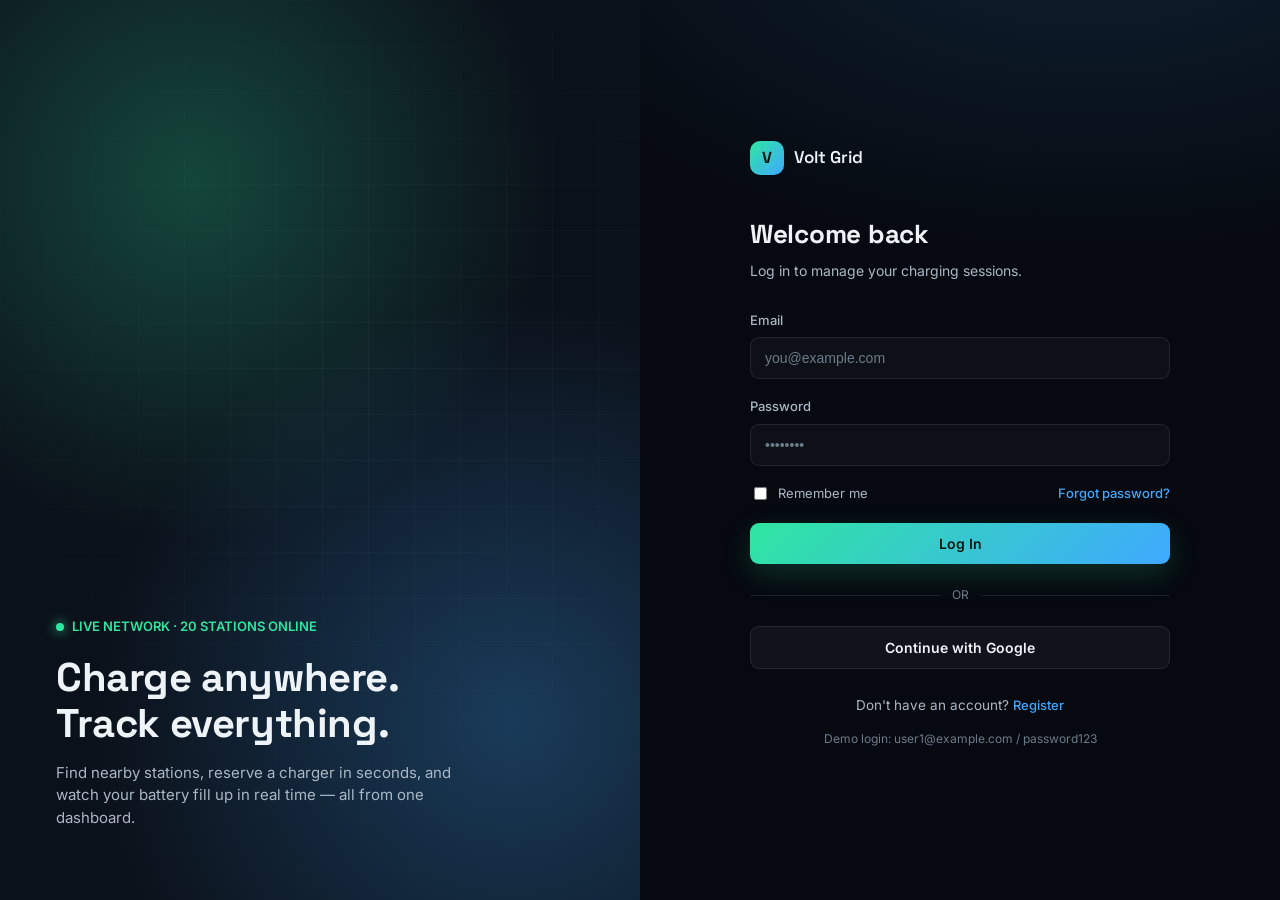
==== frontend/pages/charging-status.html @ 10a07f8c "Refactor project structure and update frontend assets" ====
<!DOCTYPE html>
<html lang="en">
<head>
<meta charset="UTF-8" />
<title>Charging Status — Volt Grid</title>
<meta name="viewport" content="width=device-width, initial-scale=1.0" />
<link rel="stylesheet" href="../assets/css/style.css" />
</head>
<body>

<div class="app-shell">
  <div id="sidebar-root"></div>

  <main class="main-area">
    <div class="topbar">
      <div>
        <button class="menu-toggle" id="menu-toggle">☰</button>
        <div class="page-title">Charging Status</div>
        <div class="page-sub"><span class="live-dot" id="live-dot"></span> <span id="status-label">Checking session...</span></div>
      </div>
    </div>

    <div id="charging-content">
      <div class="empty-state">Loading...</div>
    </div>
  </main>
</div>

<script src="../assets/js/config.js"></script>
<script src="../assets/js/api.js"></script>
<script src="../assets/js/auth.js"></script>
<script src="../assets/js/charging.js"></script>
</body>
</html>
---- frontend/assets/css/style.css ----
/* =========================================================
   EV Charging Network — Design System
   Palette: near-black graphite base, electric green + blue accents
   Typography: Space Grotesk (display) + Inter (body)
   Signature element: the glowing "charge ring" used on the
   dashboard and charging-status pages.
   ========================================================= */

@import url('https://fonts.googleapis.com/css2?family=Space+Grotesk:wght@500;600;700&family=Inter:wght@400;500;600;700&display=swap');

:root {
  /* Palette */
  --bg-0: #06090f;
  --bg-1: #0b111a;
  --bg-2: #101925;
  --glass: rgba(255, 255, 255, 0.045);
  --glass-border: rgba(255, 255, 255, 0.09);
  --glass-strong: rgba(255, 255, 255, 0.08);

  --green: #2fe6a0;
  --green-dim: #1fa878;
  --blue: #3fa9ff;
  --blue-dim: #2b7fd6;
  --gradient-signature: linear-gradient(135deg, var(--green) 0%, var(--blue) 100%);

  --text-0: #eef3f7;
  --text-1: #aab8c5;
  --text-2: #6d7c8b;

  --danger: #ff5d6c;
  --warning: #ffb648;

  --radius-lg: 22px;
  --radius-md: 14px;
  --radius-sm: 9px;

  --shadow-deep: 0 20px 60px rgba(0, 0, 0, 0.45);
  --shadow-soft: 0 8px 24px rgba(0, 0, 0, 0.3);

  --font-display: "Space Grotesk", "Inter", sans-serif;
  --font-body: "Inter", -apple-system, BlinkMacSystemFont, "Segoe UI", sans-serif;
}

* {
  box-sizing: border-box;
}

html, body {
  margin: 0;
  padding: 0;
}

body {
  min-height: 100vh;
  background:
    radial-gradient(1100px 600px at 85% -10%, rgba(63, 169, 255, 0.14), transparent 60%),
    radial-gradient(900px 500px at -5% 10%, rgba(47, 230, 160, 0.10), transparent 55%),
    var(--bg-0);
  color: var(--text-0);
  font-family: var(--font-body);
  line-height: 1.5;
  -webkit-font-smoothing: antialiased;
}

h1, h2, h3, h4, .display {
  font-family: var(--font-display);
  letter-spacing: -0.01em;
  margin: 0;
}

a { color: inherit; text-decoration: none; }
button { font-family: inherit; }

::selection { background: rgba(47, 230, 160, 0.3); }

:focus-visible {
  outline: 2px solid var(--blue);
  outline-offset: 2px;
}

@media (prefers-reduced-motion: reduce) {
  * { animation-duration: 0.001ms !important; transition-duration: 0.001ms !important; }
}

/* ---------- Layout shells ---------- */

.auth-shell {
  min-height: 100vh;
  display: grid;
  grid-template-columns: 1fr 1fr;
}

@media (max-width: 900px) {
  .auth-shell { grid-template-columns: 1fr; }
  .auth-visual { display: none; }
}

.auth-visual {
  position: relative;
  overflow: hidden;
  background:
    radial-gradient(600px 600px at 30% 20%, rgba(47, 230, 160, 0.25), transparent 60%),
    radial-gradient(700px 700px at 80% 80%, rgba(63, 169, 255, 0.28), transparent 60%),
    var(--bg-1);
  display: flex;
  align-items: flex-end;
  padding: 56px;
}

.auth-visual .grid-lines {
  position: absolute;
  inset: 0;
  background-image:
    linear-gradient(rgba(255, 255, 255, 0.04) 1px, transparent 1px),
    linear-gradient(90deg, rgba(255, 255, 255, 0.04) 1px, transparent 1px);
  background-size: 46px 46px;
  mask-image: radial-gradient(circle at 60% 40%, black, transparent 75%);
}

.auth-visual .visual-copy {
  position: relative;
  z-index: 1;
  max-width: 420px;
}

.auth-visual .eyebrow {
  display: inline-flex;
  align-items: center;
  gap: 8px;
  font-size: 13px;
  color: var(--green);
  font-weight: 600;
  margin-bottom: 18px;
}

.auth-visual .eyebrow .dot {
  width: 8px; height: 8px; border-radius: 50%;
  background: var(--green);
  box-shadow: 0 0 12px var(--green);
}

.auth-visual h1 {
  font-size: 40px;
  line-height: 1.15;
  margin-bottom: 14px;
}

.auth-visual p {
  color: var(--text-1);
  font-size: 15px;
}

.auth-form-side {
  display: flex;
  align-items: center;
  justify-content: center;
  padding: 40px 24px;
}

.auth-card {
  width: 100%;
  max-width: 420px;
}

.auth-card .brand {
  display: flex;
  align-items: center;
  gap: 10px;
  margin-bottom: 40px;
}

.brand-mark {
  width: 34px; height: 34px;
  border-radius: 10px;
  background: var(--gradient-signature);
  display: flex; align-items: center; justify-content: center;
  font-weight: 700;
  color: #04120c;
  font-family: var(--font-display);
}

.brand-name {
  font-family: var(--font-display);
  font-weight: 600;
  font-size: 17px;
}

.auth-card h2 { font-size: 26px; margin-bottom: 6px; }
.auth-card .subtitle { color: var(--text-1); font-size: 14px; margin-bottom: 30px; }

/* ---------- App shell (authenticated pages) ---------- */

.app-shell {
  display: grid;
  grid-template-columns: 260px 1fr;
  min-height: 100vh;
}

@media (max-width: 900px) {
  .app-shell { grid-template-columns: 1fr; }
  .sidebar { display: none; }
  .sidebar.open { display: flex; position: fixed; z-index: 50; inset: 0 20% 0 0; }
}

.sidebar {
  background: var(--bg-1);
  border-right: 1px solid var(--glass-border);
  padding: 26px 18px;
  display: flex;
  flex-direction: column;
  gap: 6px;
  position: sticky;
  top: 0;
  height: 100vh;
}

.sidebar .brand {
  display: flex;
  align-items: center;
  gap: 10px;
  padding: 8px 10px 26px;
}

.nav-group { display: flex; flex-direction: column; gap: 2px; margin-top: 6px; }
.nav-section-label {
  font-size: 11px;
  text-transform: uppercase;
  letter-spacing: 0.08em;
  color: var(--text-2);
  padding: 14px 12px 6px;
}

.nav-link {
  display: flex;
  align-items: center;
  gap: 12px;
  padding: 11px 12px;
  border-radius: var(--radius-sm);
  color: var(--text-1);
  font-size: 14px;
  font-weight: 500;
  transition: background 0.15s ease, color 0.15s ease;
}

.nav-link:hover { background: var(--glass); color: var(--text-0); }

.nav-link.active {
  background: linear-gradient(90deg, rgba(47, 230, 160, 0.14), rgba(63, 169, 255, 0.08));
  color: var(--text-0);
  box-shadow: inset 0 0 0 1px rgba(47, 230, 160, 0.25);
}

.nav-link .icon { width: 18px; height: 18px; flex-shrink: 0; }

.sidebar-footer {
  margin-top: auto;
  padding-top: 14px;
  border-top: 1px solid var(--glass-border);
}

.main-area {
  min-width: 0;
  padding: 26px 34px 60px;
}

@media (max-width: 700px) {
  .main-area { padding: 18px 16px 50px; }
}

.topbar {
  display: flex;
  align-items: center;
  justify-content: space-between;
  gap: 16px;
  margin-bottom: 26px;
}

.topbar .page-title { font-size: 24px; }
.topbar .page-sub { color: var(--text-1); font-size: 14px; margin-top: 3px; }

.menu-toggle {
  display: none;
  background: var(--glass);
  border: 1px solid var(--glass-border);
  color: var(--text-0);
  padding: 8px 10px;
  border-radius: var(--radius-sm);
}
@media (max-width: 900px) { .menu-toggle { display: inline-flex; } }

/* ---------- Glass surfaces ---------- */

.glass-card {
  background: var(--glass);
  border: 1px solid var(--glass-border);
  border-radius: var(--radius-lg);
  backdrop-filter: blur(18px);
  -webkit-backdrop-filter: blur(18px);
  box-shadow: var(--shadow-soft);
  padding: 24px;
}

.glass-panel {
  background: linear-gradient(180deg, var(--glass-strong), transparent 140%);
  border: 1px solid var(--glass-border);
  border-radius: var(--radius-lg);
  padding: 22px;
}

.grid { display: grid; gap: 18px; }
.grid-2 { grid-template-columns: repeat(2, 1fr); }
.grid-3 { grid-template-columns: repeat(3, 1fr); }
.grid-4 { grid-template-columns: repeat(4, 1fr); }
@media (max-width: 1100px) { .grid-4 { grid-template-columns: repeat(2, 1fr); } .grid-3 { grid-template-columns: repeat(2, 1fr); } }
@media (max-width: 640px) { .grid-2, .grid-3, .grid-4 { grid-template-columns: 1fr; } }

/* ---------- Forms ---------- */

.field { margin-bottom: 18px; }
.field label {
  display: block;
  font-size: 13px;
  font-weight: 500;
  color: var(--text-1);
  margin-bottom: 7px;
}

.input, select.input, textarea.input {
  width: 100%;
  background: rgba(255, 255, 255, 0.03);
  border: 1px solid var(--glass-border);
  color: var(--text-0);
  padding: 12px 14px;
  border-radius: var(--radius-sm);
  font-size: 14px;
  transition: border-color 0.15s ease, background 0.15s ease;
}

.input::placeholder { color: var(--text-2); }
.input:focus { border-color: var(--blue); background: rgba(63, 169, 255, 0.05); }

.checkbox-row { display: flex; align-items: center; gap: 8px; font-size: 13px; color: var(--text-1); }
.checkbox-row input { accent-color: var(--green); }

.form-row { display: flex; justify-content: space-between; align-items: center; margin-bottom: 20px; }
.link-muted { color: var(--blue); font-size: 13px; font-weight: 500; }
.link-muted:hover { text-decoration: underline; }

/* ---------- Buttons ---------- */

.btn {
  display: inline-flex;
  align-items: center;
  justify-content: center;
  gap: 8px;
  padding: 12px 20px;
  border-radius: var(--radius-sm);
  border: none;
  cursor: pointer;
  font-weight: 600;
  font-size: 14px;
  transition: transform 0.12s ease, box-shadow 0.12s ease, opacity 0.12s ease;
}
.btn:active { transform: translateY(1px); }

.btn-primary {
  background: var(--gradient-signature);
  color: #04150e;
  width: 100%;
  box-shadow: 0 10px 30px rgba(47, 230, 160, 0.18);
}
.btn-primary:hover { box-shadow: 0 12px 34px rgba(47, 230, 160, 0.3); }

.btn-secondary {
  background: var(--glass);
  color: var(--text-0);
  border: 1px solid var(--glass-border);
  width: 100%;
}
.btn-secondary:hover { background: var(--glass-strong); }

.btn-outline {
  background: transparent;
  border: 1px solid var(--glass-border);
  color: var(--text-0);
}
.btn-outline:hover { border-color: var(--blue); }

.btn-danger { background: rgba(255, 93, 108, 0.14); color: var(--danger); border: 1px solid rgba(255, 93, 108, 0.3); }
.btn-danger:hover { background: rgba(255, 93, 108, 0.22); }

.btn-block { width: 100%; }
.btn[disabled] { opacity: 0.5; cursor: not-allowed; }

.divider-row { display: flex; align-items: center; gap: 12px; margin: 22px 0; color: var(--text-2); font-size: 12px; }
.divider-row::before, .divider-row::after { content: ""; flex: 1; height: 1px; background: var(--glass-border); }

/* ---------- Badges / status ---------- */

.badge {
  display: inline-flex;
  align-items: center;
  gap: 6px;
  padding: 4px 10px;
  border-radius: 999px;
  font-size: 12px;
  font-weight: 600;
}
.badge-green { background: rgba(47, 230, 160, 0.14); color: var(--green); }
.badge-blue { background: rgba(63, 169, 255, 0.14); color: var(--blue); }
.badge-red { background: rgba(255, 93, 108, 0.14); color: var(--danger); }
.badge-muted { background: var(--glass); color: var(--text-1); }

/* ---------- Stat tiles ---------- */

.stat-tile { display: flex; flex-direction: column; gap: 6px; }
.stat-tile .stat-label { font-size: 12.5px; color: var(--text-1); }
.stat-tile .stat-value { font-family: var(--font-display); font-size: 28px; }
.stat-tile .stat-value small { font-size: 14px; color: var(--text-1); font-family: var(--font-body); }

/* ---------- Station cards ---------- */

.station-card {
  border-radius: var(--radius-lg);
  overflow: hidden;
  background: var(--glass);
  border: 1px solid var(--glass-border);
  display: flex;
  flex-direction: column;
  transition: transform 0.15s ease, box-shadow 0.15s ease;
}
.station-card:hover { transform: translateY(-3px); box-shadow: var(--shadow-deep); }
.station-card img { width: 100%; height: 150px; object-fit: cover; }
.station-card .body { padding: 18px; display: flex; flex-direction: column; gap: 10px; flex: 1; }
.station-card .name-row { display: flex; justify-content: space-between; align-items: flex-start; gap: 10px; }
.station-card .name { font-family: var(--font-display); font-size: 16px; }
.station-card .meta-row { display: flex; flex-wrap: wrap; gap: 8px; font-size: 12.5px; color: var(--text-1); }
.station-card .price { font-family: var(--font-display); font-size: 16px; color: var(--green); }

/* ---------- Signature: charge ring ---------- */

.charge-ring-wrap { display: flex; align-items: center; justify-content: center; position: relative; }
.charge-ring svg { transform: rotate(-90deg); }
.charge-ring .ring-track { stroke: rgba(255, 255, 255, 0.07); }
.charge-ring .ring-progress {
  stroke: url(#ringGradient);
  stroke-linecap: round;
  transition: stroke-dashoffset 0.6s ease;
  filter: drop-shadow(0 0 8px rgba(47, 230, 160, 0.45));
}
.charge-ring-center {
  position: absolute;
  display: flex;
  flex-direction: column;
  align-items: center;
  gap: 2px;
}
.charge-ring-center .pct { font-family: var(--font-display); font-size: 34px; }
.charge-ring-center .label { font-size: 12px; color: var(--text-1); }

@keyframes pulseDot {
  0%, 100% { opacity: 1; transform: scale(1); }
  50% { opacity: 0.5; transform: scale(0.85); }
}
.live-dot {
  width: 8px; height: 8px; border-radius: 50%;
  background: var(--green);
  animation: pulseDot 1.6s ease-in-out infinite;
  display: inline-block;
}

/* ---------- Tables / history ---------- */

.history-row {
  display: grid;
  grid-template-columns: 1.6fr 1fr 1fr auto;
  gap: 12px;
  align-items: center;
  padding: 14px 4px;
  border-bottom: 1px solid var(--glass-border);
  font-size: 13.5px;
}
.history-row:last-child { border-bottom: none; }
.history-row .title { font-weight: 600; }
.history-row .sub { color: var(--text-2); font-size: 12px; }
@media (max-width: 640px) { .history-row { grid-template-columns: 1fr; gap: 4px; } }

/* ---------- Tabs ---------- */

.tabs { display: flex; gap: 6px; background: var(--glass); padding: 5px; border-radius: 999px; border: 1px solid var(--glass-border); width: fit-content; }
.tab-btn { padding: 8px 16px; border-radius: 999px; border: none; background: transparent; color: var(--text-1); font-weight: 600; font-size: 13px; cursor: pointer; }
.tab-btn.active { background: var(--gradient-signature); color: #04150e; }

/* ---------- Payment methods ---------- */

.pay-method {
  display: flex; align-items: center; gap: 14px;
  padding: 16px; border-radius: var(--radius-md);
  border: 1px solid var(--glass-border);
  cursor: pointer;
  transition: border-color 0.15s ease, background 0.15s ease;
}
.pay-method.selected { border-color: var(--green); background: rgba(47, 230, 160, 0.06); }
.pay-method input { accent-color: var(--green); }

/* ---------- Toast ---------- */

#toast {
  position: fixed;
  bottom: 26px;
  left: 50%;
  transform: translateX(-50%) translateY(20px);
  background: var(--bg-2);
  border: 1px solid var(--glass-border);
  color: var(--text-0);
  padding: 13px 22px;
  border-radius: var(--radius-sm);
  box-shadow: var(--shadow-deep);
  font-size: 13.5px;
  opacity: 0;
  pointer-events: none;
  transition: opacity 0.25s ease, transform 0.25s ease;
  z-index: 200;
}
#toast.show { opacity: 1; transform: translateX(-50%) translateY(0); pointer-events: auto; }
#toast.error { border-color: rgba(255, 93, 108, 0.4); }

/* ---------- Misc ---------- */

.text-muted { color: var(--text-1); }
.text-dim { color: var(--text-2); }
.empty-state { text-align: center; padding: 50px 20px; color: var(--text-1); }
.empty-state .icon { font-size: 34px; margin-bottom: 10px; }

.avatar {
  width: 42px; height: 42px; border-radius: 50%;
  object-fit: cover;
  border: 1px solid var(--glass-border);
}

.map-placeholder {
  border-radius: var(--radius-md);
  background:
    linear-gradient(rgba(255,255,255,0.04) 1px, transparent 1px),
    linear-gradient(90deg, rgba(255,255,255,0.04) 1px, transparent 1px),
    var(--bg-2);
  background-size: 28px 28px;
  height: 220px;
  display: flex;
  align-items: center;
  justify-content: center;
  color: var(--text-2);
  font-size: 13px;
  border: 1px solid var(--glass-border);
  position: relative;
  overflow: hidden;
}
.map-placeholder .pin {
  width: 16px; height: 16px; border-radius: 50% 50% 50% 0;
  background: var(--gradient-signature);
  transform: rotate(-45deg);
  box-shadow: 0 0 16px rgba(47, 230, 160, 0.5);
}
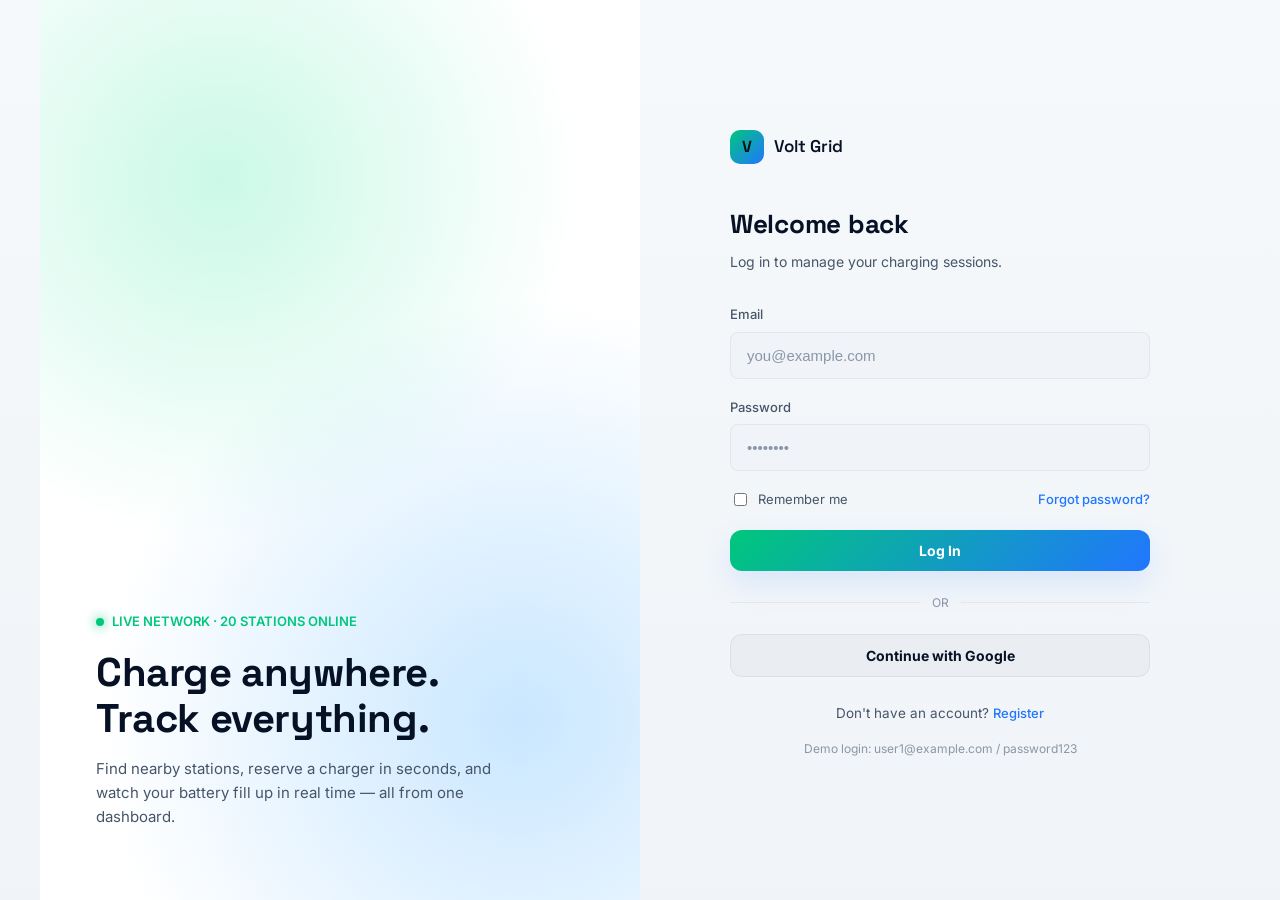
==== commit 9c7d5430: "Checkpoint before Claude UI redesign" ====
--- a/frontend/pages/charging-status.html
+++ b/frontend/pages/charging-status.html
@@ -28,6 +28,7 @@
 
 <script src="../assets/js/config.js"></script>
 <script src="../assets/js/api.js"></script>
+<script src="../assets/js/ui-enhancements.js" defer></script>
 <script src="../assets/js/auth.js"></script>
 <script src="../assets/js/charging.js"></script>
 </body>
--- a/frontend/assets/css/style.css
+++ b/frontend/assets/css/style.css
@@ -9,37 +9,46 @@
 @import url('https://fonts.googleapis.com/css2?family=Space+Grotesk:wght@500;600;700&family=Inter:wght@400;500;600;700&display=swap');
 
 :root {
-  /* Palette */
-  --bg-0: #06090f;
-  --bg-1: #0b111a;
-  --bg-2: #101925;
-  --glass: rgba(255, 255, 255, 0.045);
-  --glass-border: rgba(255, 255, 255, 0.09);
-  --glass-strong: rgba(255, 255, 255, 0.08);
-
-  --green: #2fe6a0;
-  --green-dim: #1fa878;
-  --blue: #3fa9ff;
-  --blue-dim: #2b7fd6;
+ /* Palette (Bright Theme) */
+ --bg-0: #f6f9fb;         /* page background */
+ --bg-1: #ffffff;         /* surfaces */
+ --bg-2: #f0f4f8;         /* subtle panels */
+ --glass: rgba(8, 21, 32, 0.03);
+ --glass-border: rgba(16, 24, 40, 0.06);
+ --glass-strong: rgba(8, 21, 32, 0.06);
+
+ --green: #00c77b;       /* vivid brand green */
+ --green-dim: #0e9f6e;
+ --blue: #2176ff;        /* vivid blue accent */
+ --blue-dim: #185fcc;
   --gradient-signature: linear-gradient(135deg, var(--green) 0%, var(--blue) 100%);
 
-  --text-0: #eef3f7;
-  --text-1: #aab8c5;
-  --text-2: #6d7c8b;
-
-  --danger: #ff5d6c;
-  --warning: #ffb648;
-
-  --radius-lg: 22px;
-  --radius-md: 14px;
-  --radius-sm: 9px;
-
-  --shadow-deep: 0 20px 60px rgba(0, 0, 0, 0.45);
-  --shadow-soft: 0 8px 24px rgba(0, 0, 0, 0.3);
-
-  --font-display: "Space Grotesk", "Inter", sans-serif;
-  --font-body: "Inter", -apple-system, BlinkMacSystemFont, "Segoe UI", sans-serif;
-}
+ --text-0: #071125;      /* primary text (dark) */
+ --text-1: #475569;      /* secondary text */
+ --text-2: #8b96a6;      /* subdued text */
+
+ --danger: #ff4d5a;
+ --warning: #ff9f1c;
+
+ --radius-lg: 16px;
+ --radius-md: 12px;
+ --radius-sm: 8px;
+
+ --shadow-deep: 0 24px 48px rgba(12, 20, 30, 0.08);
+ --shadow-soft: 0 8px 20px rgba(12, 20, 30, 0.06);
+
+ --font-display: "Space Grotesk", Inter, system-ui, -apple-system, "Segoe UI", sans-serif;
+ --font-body: Inter, system-ui, -apple-system, "Segoe UI", Roboto, "Helvetica Neue", Arial, sans-serif;
+
+ /* Motion tokens */
+ --motion-slow: 300ms;
+ --motion-medium: 180ms;
+ --motion-fast: 120ms;
+}
+
+/* Small helper for consistent icon sizing */
+.icon { width: 20px; height: 20px; display:inline-flex; align-items:center; justify-content:center; }
+
 
 * {
   box-sizing: border-box;
@@ -52,15 +61,18 @@
 
 body {
   min-height: 100vh;
-  background:
-    radial-gradient(1100px 600px at 85% -10%, rgba(63, 169, 255, 0.14), transparent 60%),
-    radial-gradient(900px 500px at -5% 10%, rgba(47, 230, 160, 0.10), transparent 55%),
-    var(--bg-0);
+  background: linear-gradient(180deg, var(--bg-0), var(--bg-2));
   color: var(--text-0);
   font-family: var(--font-body);
-  line-height: 1.5;
+  line-height: 1.6;
   -webkit-font-smoothing: antialiased;
-}
+  -moz-osx-font-smoothing: grayscale;
+  transition: background var(--motion-medium) ease, color var(--motion-medium) ease;
+}
+
+/* subtle container to center app shell on very wide screens */
+.app-shell, .auth-shell { max-width: 1200px; margin: 0 auto; }
+
 
 h1, h2, h3, h4, .display {
   font-family: var(--font-display);
@@ -291,14 +303,15 @@
 /* ---------- Glass surfaces ---------- */
 
 .glass-card {
-  background: var(--glass);
+ background: var(--bg-1);
   border: 1px solid var(--glass-border);
   border-radius: var(--radius-lg);
-  backdrop-filter: blur(18px);
-  -webkit-backdrop-filter: blur(18px);
-  box-shadow: var(--shadow-soft);
-  padding: 24px;
-}
+ box-shadow: var(--shadow-deep);
+ padding: 22px;
+ transition: transform var(--motion-medium) ease, box-shadow var(--motion-medium) ease;
+}
+.glass-card:hover { transform: translateY(-6px); box-shadow: 0 32px 48px rgba(12,20,30,0.08); }
+
 
 .glass-panel {
   background: linear-gradient(180deg, var(--glass-strong), transparent 140%);
@@ -327,14 +340,17 @@
 
 .input, select.input, textarea.input {
   width: 100%;
-  background: rgba(255, 255, 255, 0.03);
+ background: var(--bg-2);
   border: 1px solid var(--glass-border);
   color: var(--text-0);
-  padding: 12px 14px;
+ padding: 14px 16px;
   border-radius: var(--radius-sm);
-  font-size: 14px;
-  transition: border-color 0.15s ease, background 0.15s ease;
-}
+ font-size: 15px;
+ transition: border-color var(--motion-fast) ease, box-shadow var(--motion-fast) ease, background var(--motion-fast) ease;
+}
+.input::placeholder { color: var(--text-2); }
+.input:focus { border-color: var(--blue); background: #fff; box-shadow: 0 8px 20px rgba(33,118,255,0.06); }
+
 
 .input::placeholder { color: var(--text-2); }
 .input:focus { border-color: var(--blue); background: rgba(63, 169, 255, 0.05); }
@@ -347,29 +363,58 @@
 .link-muted:hover { text-decoration: underline; }
 
 /* ---------- Buttons ---------- */
-
+ 
 .btn {
   display: inline-flex;
   align-items: center;
   justify-content: center;
-  gap: 8px;
-  padding: 12px 20px;
-  border-radius: var(--radius-sm);
+ gap: 10px;
+ padding: 12px 18px;
+ border-radius: 12px;
   border: none;
   cursor: pointer;
-  font-weight: 600;
+ font-weight: 700;
   font-size: 14px;
-  transition: transform 0.12s ease, box-shadow 0.12s ease, opacity 0.12s ease;
-}
-.btn:active { transform: translateY(1px); }
+ transition: transform var(--motion-fast) ease, box-shadow var(--motion-fast) ease, opacity var(--motion-fast) ease;
+ will-change: transform, box-shadow;
+ position: relative;
+ overflow: hidden;
+}
+.btn:active { transform: translateY(1px) scale(0.998); }
+.btn:focus { box-shadow: 0 6px 18px rgba(33,118,255,0.12); }
+
+/* ripple */
+.ripple {
+ position: absolute;
+ border-radius: 50%;
+ pointer-events: none;
+ transform: scale(0);
+ background: rgba(255,255,255,0.24);
+ opacity: 0.9;
+}
+.ripple-anim {
+ transform: scale(1);
+ transition: transform 480ms cubic-bezier(.2,.9,.3,1), opacity 480ms ease;
+ opacity: 0;
+}
+
+.btn-outline { background: transparent; border: 1px solid var(--glass-border); color: var(--text-0); }
+.btn-outline:hover { border-color: var(--blue); }
+
+.fav-btn { display:inline-flex; align-items:center; gap:8px; padding:8px 10px; border-radius:10px; font-weight:600; }
+.fav-btn .icon { color: var(--text-2); }
+.fav-btn.fav-active { background: linear-gradient(90deg, rgba(0,199,123,0.12), rgba(33,118,255,0.08)); border-radius:10px; }
+.fav-btn.fav-active .icon { color: var(--green); }
 
 .btn-primary {
   background: var(--gradient-signature);
-  color: #04150e;
+ color: #ffffff;
   width: 100%;
-  box-shadow: 0 10px 30px rgba(47, 230, 160, 0.18);
-}
-.btn-primary:hover { box-shadow: 0 12px 34px rgba(47, 230, 160, 0.3); }
+ box-shadow: 0 12px 30px rgba(33,118,255,0.12);
+}
+.btn-primary:hover { transform: translateY(-2px); box-shadow: 0 20px 40px rgba(33,118,255,0.14); }
+.btn-primary[style] { width: auto; }
+
 
 .btn-secondary {
   background: var(--glass);
@@ -421,33 +466,35 @@
 /* ---------- Station cards ---------- */
 
 .station-card {
-  border-radius: var(--radius-lg);
+ border-radius: var(--radius-md);
   overflow: hidden;
-  background: var(--glass);
+ background: var(--bg-1);
   border: 1px solid var(--glass-border);
   display: flex;
   flex-direction: column;
-  transition: transform 0.15s ease, box-shadow 0.15s ease;
-}
-.station-card:hover { transform: translateY(-3px); box-shadow: var(--shadow-deep); }
-.station-card img { width: 100%; height: 150px; object-fit: cover; }
-.station-card .body { padding: 18px; display: flex; flex-direction: column; gap: 10px; flex: 1; }
+ transition: transform var(--motion-medium) ease, box-shadow var(--motion-medium) ease;
+}
+.station-card:hover { transform: translateY(-8px); box-shadow: 0 28px 40px rgba(12,20,30,0.06); }
+.station-card img { width: 100%; height: 160px; object-fit: cover; }
+.station-card .body { padding: 20px; display: flex; flex-direction: column; gap: 12px; flex: 1; }
 .station-card .name-row { display: flex; justify-content: space-between; align-items: flex-start; gap: 10px; }
-.station-card .name { font-family: var(--font-display); font-size: 16px; }
-.station-card .meta-row { display: flex; flex-wrap: wrap; gap: 8px; font-size: 12.5px; color: var(--text-1); }
+.station-card .name { font-family: var(--font-display); font-size: 18px; color: var(--text-0); }
+.station-card .meta-row { display: flex; flex-wrap: wrap; gap: 8px; font-size: 13px; color: var(--text-1); }
 .station-card .price { font-family: var(--font-display); font-size: 16px; color: var(--green); }
 
+
 /* ---------- Signature: charge ring ---------- */
-
+ 
 .charge-ring-wrap { display: flex; align-items: center; justify-content: center; position: relative; }
 .charge-ring svg { transform: rotate(-90deg); }
-.charge-ring .ring-track { stroke: rgba(255, 255, 255, 0.07); }
+.charge-ring .ring-track { stroke: rgba(11, 17, 34, 0.08); }
 .charge-ring .ring-progress {
   stroke: url(#ringGradient);
   stroke-linecap: round;
-  transition: stroke-dashoffset 0.6s ease;
-  filter: drop-shadow(0 0 8px rgba(47, 230, 160, 0.45));
-}
+  transition: stroke-dashoffset 0.6s ease, filter 200ms ease;
+  filter: drop-shadow(0 0 12px rgba(33,118,255,0.12));
+}
+.charge-ring-center .pct { font-family: var(--font-display); font-size: 34px; color: var(--text-0); }
 .charge-ring-center {
   position: absolute;
   display: flex;
@@ -461,6 +508,15 @@
 @keyframes pulseDot {
   0%, 100% { opacity: 1; transform: scale(1); }
   50% { opacity: 0.5; transform: scale(0.85); }
+}
+@keyframes floatIn {
+  from { transform: translateY(8px); opacity: 0; }
+  to { transform: translateY(0); opacity: 1; }
+}
+@keyframes subtleTilt {
+  0% { transform: rotate(-0.6deg); }
+  50% { transform: rotate(0.6deg); }
+  100% { transform: rotate(-0.6deg); }
 }
 .live-dot {
   width: 8px; height: 8px; border-radius: 50%;
@@ -468,6 +524,9 @@
   animation: pulseDot 1.6s ease-in-out infinite;
   display: inline-block;
 }
+/* Slight entrance animation for cards/buttons */
+.glass-card, .btn, .station-card { animation: floatIn var(--motion-medium) ease both; }
+
 
 /* ---------- Tables / history ---------- */
 
@@ -539,13 +598,10 @@
 }
 
 .map-placeholder {
-  border-radius: var(--radius-md);
-  background:
-    linear-gradient(rgba(255,255,255,0.04) 1px, transparent 1px),
-    linear-gradient(90deg, rgba(255,255,255,0.04) 1px, transparent 1px),
-    var(--bg-2);
-  background-size: 28px 28px;
-  height: 220px;
+  border-radius: 14px;
+  background: linear-gradient(180deg, var(--bg-2), #fff);
+  background-size: cover;
+  height: 260px;
   display: flex;
   align-items: center;
   justify-content: center;
@@ -556,8 +612,16 @@
   overflow: hidden;
 }
 .map-placeholder .pin {
-  width: 16px; height: 16px; border-radius: 50% 50% 50% 0;
+  width: 18px; height: 18px; border-radius: 50% 50% 50% 0;
   background: var(--gradient-signature);
   transform: rotate(-45deg);
-  box-shadow: 0 0 16px rgba(47, 230, 160, 0.5);
-}
+  box-shadow: 0 6px 18px rgba(33,118,255,0.12);
+}
+
+/* floating map controls */
+.map-controls { position: absolute; right: 14px; top: 14px; display:flex; flex-direction:column; gap:8px; z-index:3; }
+.map-controls .control { background: rgba(255,255,255,0.95); border:1px solid var(--glass-border); padding:8px; border-radius:10px; box-shadow:var(--shadow-soft); cursor:pointer; }
+
+/* loading skeleton */
+.skeleton { background: linear-gradient(90deg, rgba(0,0,0,0.04) 25%, rgba(0,0,0,0.02) 50%, rgba(0,0,0,0.04) 75%); background-size: 200% 100%; animation: skeleton-loading 1.6s linear infinite; }
+@keyframes skeleton-loading { 0% { background-position: 200% 0; } 100% { background-position: -200% 0; } }
